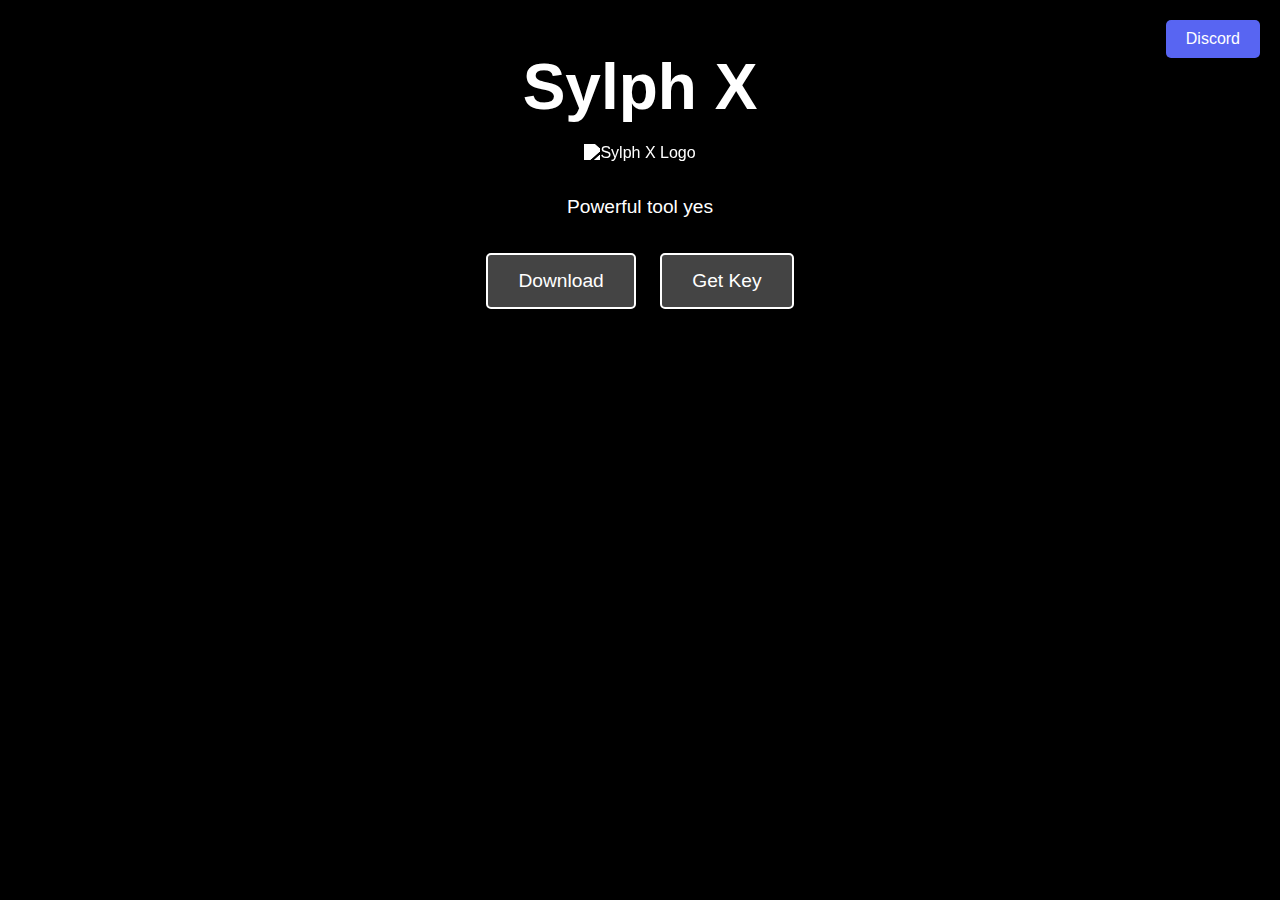
==== index.html @ 4f705802 "Update index.html" ====
<!DOCTYPE html>
<html lang="en">
<head>
    <meta charset="UTF-8">
    <meta name="viewport" content="width=device-width, initial-scale=1.0">
    <title>Sylph X</title>
    <link rel="stylesheet" href="styles.css"> 
</head>
<body>
    <button class="discord" onclick="window.open('https://discord.gg/G3HJZguW2w', '_blank')">Discord</button>
    <div class="header">
        <h1>Sylph X</h1>
        <img src="https://i.imgur.com/lPUSD0y.png" alt="Sylph X Logo">
    </div>
    <div class="explanation">
        <p>
           Powerful tool yes
        </p>
    </div>
    <div class="buttons">
        <a href="https://example.com/download" class="btn" target="_blank">Download</a>
        <button class="btn" id="getKeyButton">Get Key</button>
    </div>

    <script>
        // Add progress when "Get Key" button is clicked
        const getKeyButton = document.getElementById('getKeyButton');
        getKeyButton.addEventListener('click', function () {
            localStorage.setItem('progress', '5'); // Set progress to 5
            window.location.href = 'https://link-hub.net/114723/first-checkpoint'; // Redirect to checkpoint page
        });
    </script>
</body>
</html>
---- styles.css ----
/* General Reset */
* {
    margin: 0;
    padding: 0;
    box-sizing: border-box;
}

body {
    font-family: Arial, sans-serif;
    background-color: #000;
    color: #fff;
    overflow: hidden;
}

/* Animations */
@keyframes fadeIn {
    from {
        opacity: 0;
        transform: translateY(-20px);
    }
    to {
        opacity: 1;
        transform: translateY(0);
    }
}

/* Header Section */
.header {
    text-align: center;
    margin-top: 50px;
    animation: fadeIn 1s ease-in-out;
}

.header h1 {
    font-size: 4rem;
    font-weight: bold;
}

.header img {
    margin-top: 20px;
    width: 150px;
    height: auto;
    filter: brightness(0) invert(1); /* Makes the black logo visible */
}

/* Explanation Section */
.explanation {
    text-align: center;
    margin: 30px auto;
    max-width: 600px;
    font-size: 1.2rem;
    line-height: 1.6;
    animation: fadeIn 1.5s ease-in-out;
}

/* Buttons Section */
.buttons {
    text-align: center;
    margin-top: 30px;
    animation: fadeIn 2s ease-in-out;
}

.buttons .btn {
    display: inline-block;
    margin: 0 10px; /* Adjust spacing between buttons */
    padding: 15px 30px;
    font-size: 1.2rem;
    color: #fff;
    background-color: #444;
    border: 2px solid #fff;
    border-radius: 5px;
    text-decoration: none;
    transition: all 0.3s ease;
}

.buttons .btn:hover {
    background-color: #fff;
    color: #000;
}

/* Discord Button */
.discord {
    position: absolute;
    top: 20px;
    right: 20px;
    padding: 10px 20px;
    font-size: 1rem;
    color: #fff;
    background-color: #5865F2; /* Discord's official color */
    border: none;
    border-radius: 5px;
    cursor: pointer;
    transition: all 0.3s ease;
}

.discord:hover {
    background-color: #4752C4; /* Slightly darker shade for hover */
}
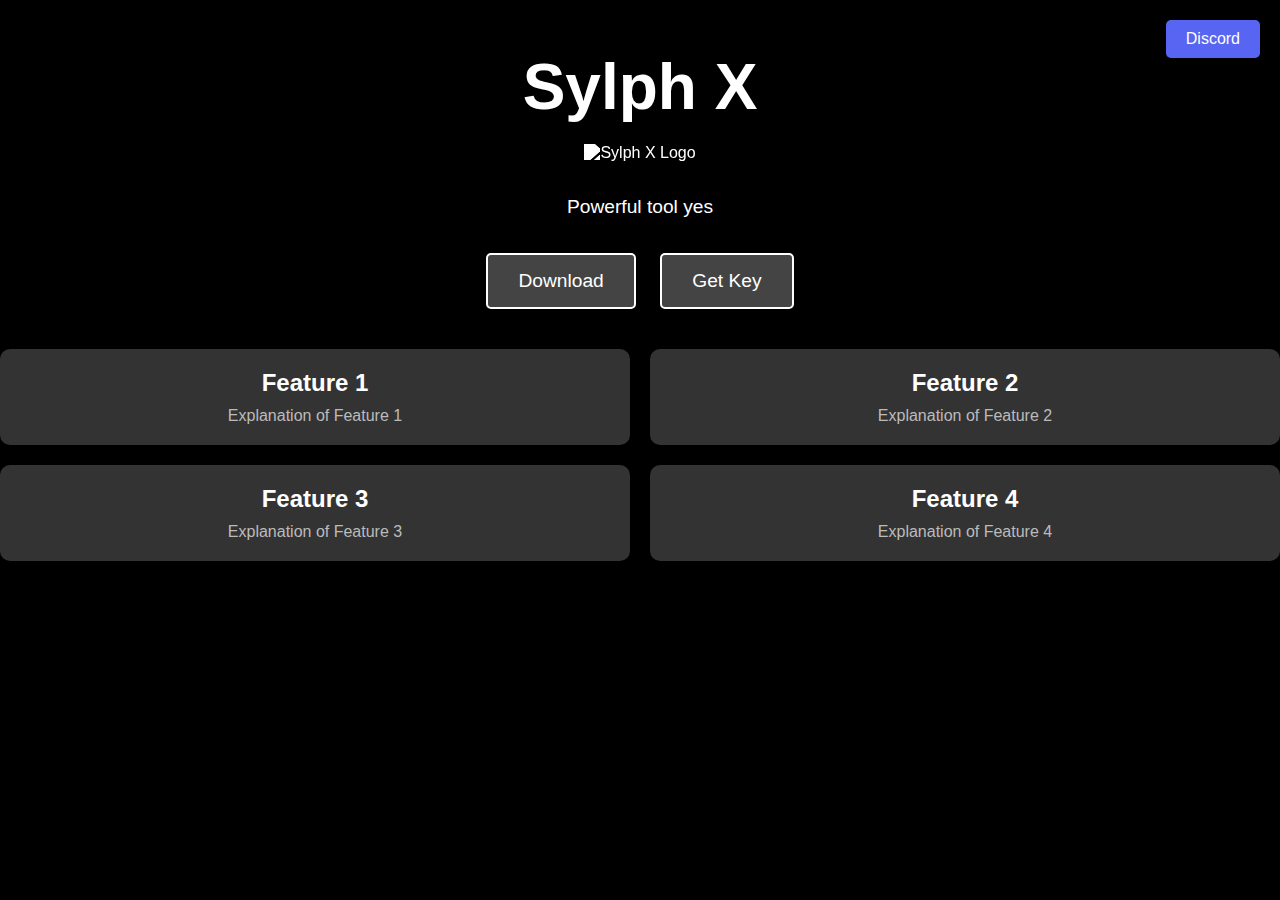
==== commit f521c568: "Update index.html" ====
--- a/index.html
+++ b/index.html
@@ -22,6 +22,26 @@
         <button class="btn" id="getKeyButton">Get Key</button>
     </div>
 
+    <!-- New Section with 4 Squares -->
+    <div class="info-boxes">
+        <div class="info-box">
+            <h3>Feature 1</h3>
+            <p>Explanation of Feature 1</p>
+        </div>
+        <div class="info-box">
+            <h3>Feature 2</h3>
+            <p>Explanation of Feature 2</p>
+        </div>
+        <div class="info-box">
+            <h3>Feature 3</h3>
+            <p>Explanation of Feature 3</p>
+        </div>
+        <div class="info-box">
+            <h3>Feature 4</h3>
+            <p>Explanation of Feature 4</p>
+        </div>
+    </div>
+
     <script>
         // Add progress when "Get Key" button is clicked
         const getKeyButton = document.getElementById('getKeyButton');
--- a/styles.css
+++ b/styles.css
@@ -96,3 +96,44 @@
 .discord:hover {
     background-color: #4752C4; /* Slightly darker shade for hover */
 }
+
+/* Info Boxes Section */
+.info-boxes {
+    display: grid;
+    grid-template-columns: repeat(2, 1fr); /* Two columns */
+    gap: 20px;
+    margin-top: 40px;
+    animation: fadeIn 2.5s ease-in-out;
+    text-align: center;
+}
+
+.info-box {
+    background-color: #333;
+    padding: 20px;
+    border-radius: 10px;
+    box-shadow: 0 4px 10px rgba(0, 0, 0, 0.5);
+    transition: transform 0.3s ease, box-shadow 0.3s ease;
+}
+
+.info-box:hover {
+    transform: translateY(-10px);
+    box-shadow: 0 8px 20px rgba(0, 0, 0, 0.7);
+}
+
+.info-box h3 {
+    font-size: 1.5rem;
+    font-weight: bold;
+    margin-bottom: 10px;
+}
+
+.info-box p {
+    font-size: 1rem;
+    color: #bbb;
+}
+
+/* Make the boxes stack on smaller screens */
+@media (max-width: 768px) {
+    .info-boxes {
+        grid-template-columns: 1fr; /* Single column on small screens */
+    }
+}
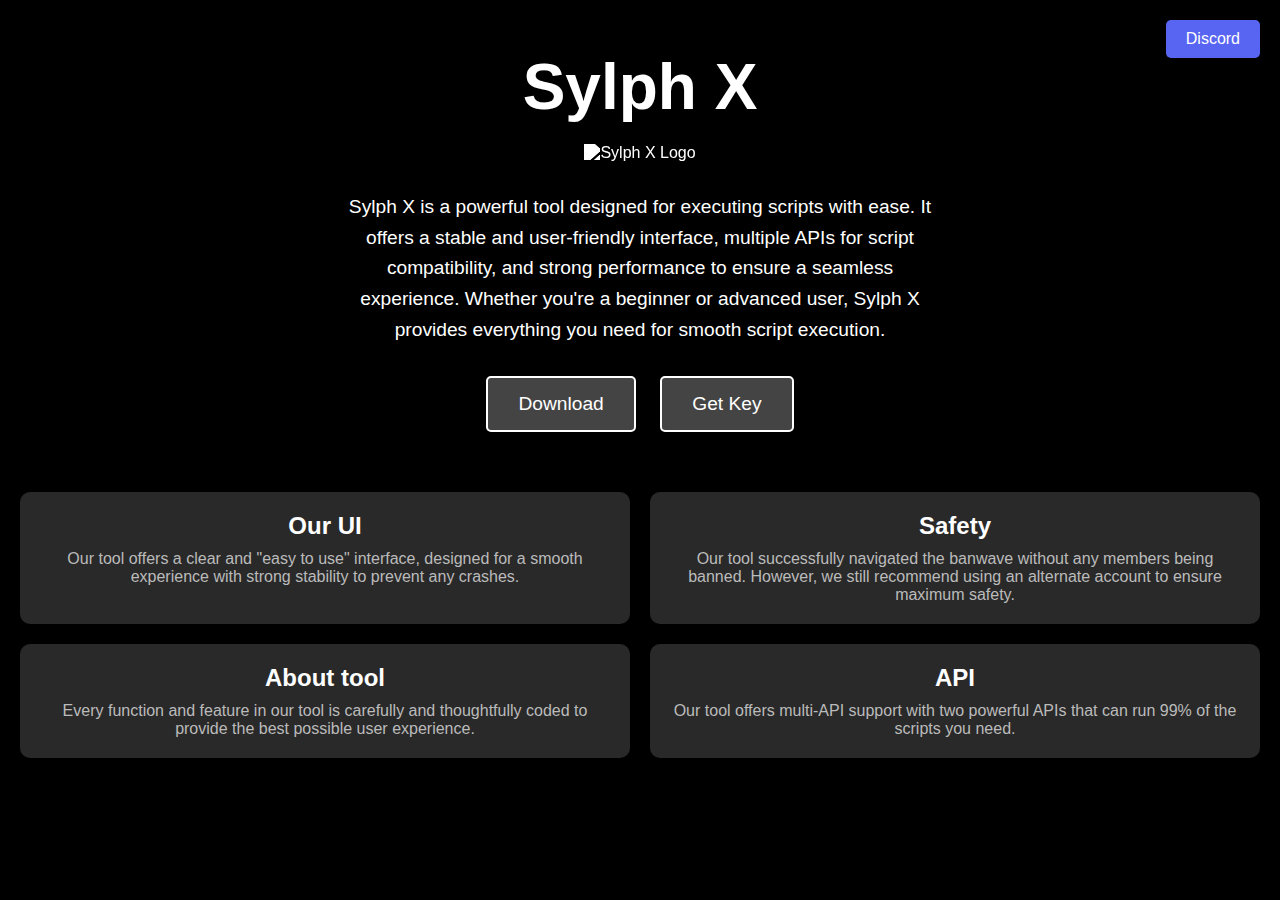
==== commit b44e4220: "Update index.html" ====
--- a/index.html
+++ b/index.html
@@ -4,6 +4,13 @@
     <meta charset="UTF-8">
     <meta name="viewport" content="width=device-width, initial-scale=1.0">
     <title>Sylph X</title>
+
+    <meta property="og:title" content="Sylph X">
+    <meta property="og:description" content="Sylph X is a powerful tool designed for executing scripts with ease. It offers a stable and user-friendly interface, multiple APIs for script compatibility, and strong performance to ensure a seamless experience. Whether you're a beginner or advanced user, Sylph X provides everything you need for smooth script execution.">
+    <meta property="og:image" content="https://i.imgur.com/lPUSD0y.png"> 
+    <meta property="og:url" content="https://sylphx.site"> 
+    <link rel="icon" href="https://i.imgur.com/lPUSD0y.png" type="image/png">
+
     <link rel="stylesheet" href="styles.css"> 
 </head>
 <body>
@@ -14,40 +21,37 @@
     </div>
     <div class="explanation">
         <p>
-           Powerful tool yes
+          Sylph X is a powerful tool designed for executing scripts with ease. It offers a stable and user-friendly interface, multiple APIs for script compatibility, and strong performance to ensure a seamless experience. Whether you're a beginner or advanced user, Sylph X provides everything you need for smooth script execution.
         </p>
     </div>
     <div class="buttons">
-        <a href="https://example.com/download" class="btn" target="_blank">Download</a>
+        <a href="https://github.com/FastyGame31/Slyph-X/releases/download/1.0/SylphXDownloader.exe" class="btn" target="_blank">Download</a>
         <button class="btn" id="getKeyButton">Get Key</button>
     </div>
-
-    <!-- New Section with 4 Squares -->
     <div class="info-boxes">
         <div class="info-box">
-            <h3>Feature 1</h3>
-            <p>Explanation of Feature 1</p>
+            <h3>Our UI</h3>
+            <p>Our tool offers a clear and "easy to use" interface, designed for a smooth experience with strong stability to prevent any crashes.</p>
         </div>
         <div class="info-box">
-            <h3>Feature 2</h3>
-            <p>Explanation of Feature 2</p>
+            <h3>Safety</h3>
+            <p>Our tool successfully navigated the banwave without any members being banned. However, we still recommend using an alternate account to ensure maximum safety.</p>
         </div>
         <div class="info-box">
-            <h3>Feature 3</h3>
-            <p>Explanation of Feature 3</p>
+            <h3>About tool</h3>
+            <p>Every function and feature in our tool is carefully and thoughtfully coded to provide the best possible user experience.</p>
         </div>
         <div class="info-box">
-            <h3>Feature 4</h3>
-            <p>Explanation of Feature 4</p>
+            <h3>API</h3>
+            <p>Our tool offers multi-API support with two powerful APIs that can run 99% of the scripts you need.</p>
         </div>
     </div>
 
     <script>
-        // Add progress when "Get Key" button is clicked
         const getKeyButton = document.getElementById('getKeyButton');
         getKeyButton.addEventListener('click', function () {
-            localStorage.setItem('progress', '5'); // Set progress to 5
-            window.location.href = 'https://link-hub.net/114723/first-checkpoint'; // Redirect to checkpoint page
+            localStorage.setItem('progress', '5'); 
+            window.location.href = 'https://link-hub.net/114723/first-checkpoint';
         });
     </script>
 </body>
--- a/styles.css
+++ b/styles.css
@@ -9,7 +9,7 @@
     font-family: Arial, sans-serif;
     background-color: #000;
     color: #fff;
-    overflow: hidden;
+    overflow-y: scroll; /* Allow vertical scrolling */
 }
 
 /* Animations */
@@ -105,10 +105,11 @@
     margin-top: 40px;
     animation: fadeIn 2.5s ease-in-out;
     text-align: center;
+    padding: 20px; /* Add padding to avoid touching the edges */
 }
 
 .info-box {
-    background-color: #333;
+    background-color: rgba(51, 51, 51, 0.8); /* Semi-transparent background */
     padding: 20px;
     border-radius: 10px;
     box-shadow: 0 4px 10px rgba(0, 0, 0, 0.5);
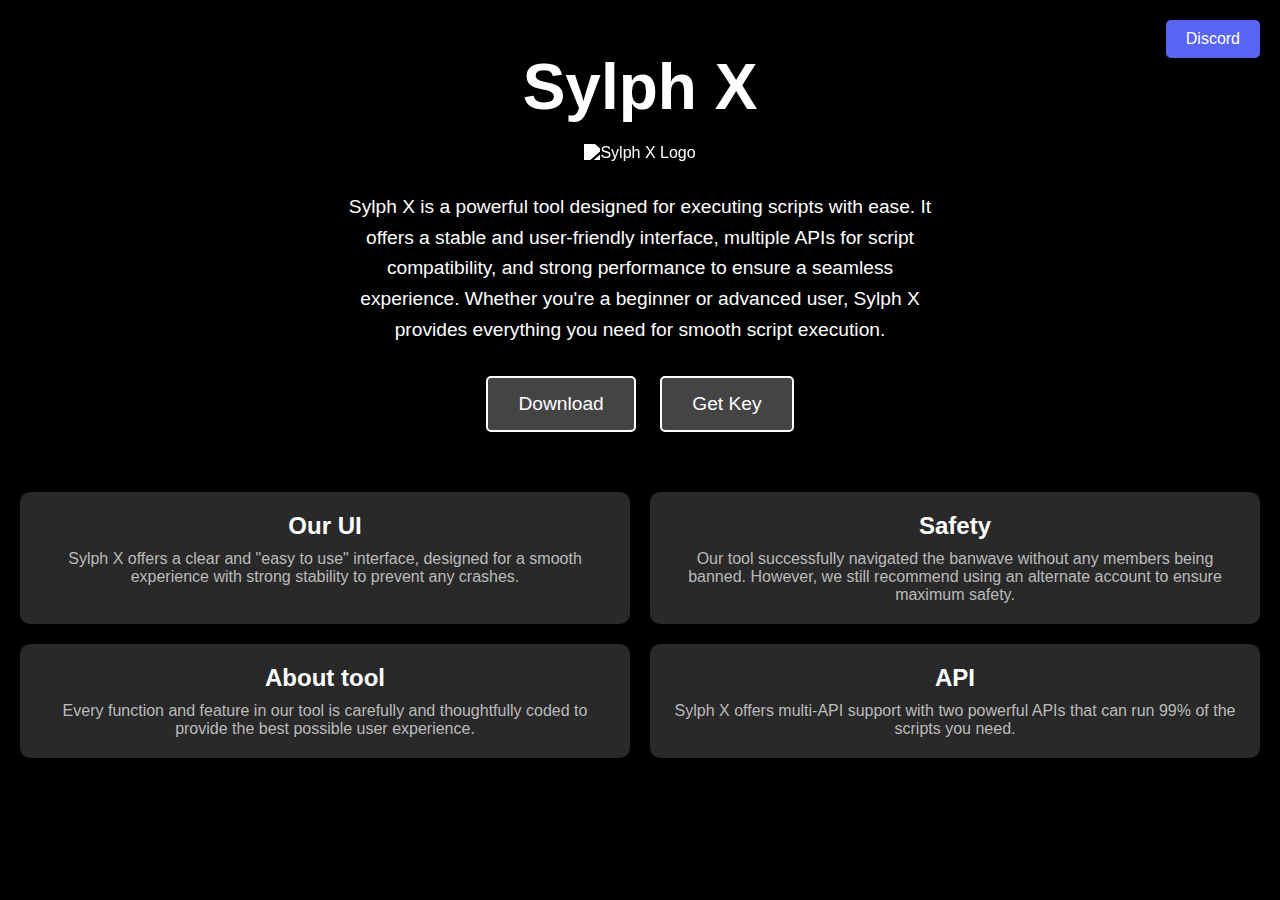
==== commit 6f858776: "Update index.html" ====
--- a/index.html
+++ b/index.html
@@ -31,7 +31,7 @@
     <div class="info-boxes">
         <div class="info-box">
             <h3>Our UI</h3>
-            <p>Our tool offers a clear and "easy to use" interface, designed for a smooth experience with strong stability to prevent any crashes.</p>
+            <p>Sylph X offers a clear and "easy to use" interface, designed for a smooth experience with strong stability to prevent any crashes.</p>
         </div>
         <div class="info-box">
             <h3>Safety</h3>
@@ -43,7 +43,7 @@
         </div>
         <div class="info-box">
             <h3>API</h3>
-            <p>Our tool offers multi-API support with two powerful APIs that can run 99% of the scripts you need.</p>
+            <p>Sylph X offers multi-API support with two powerful APIs that can run 99% of the scripts you need.</p>
         </div>
     </div>
 
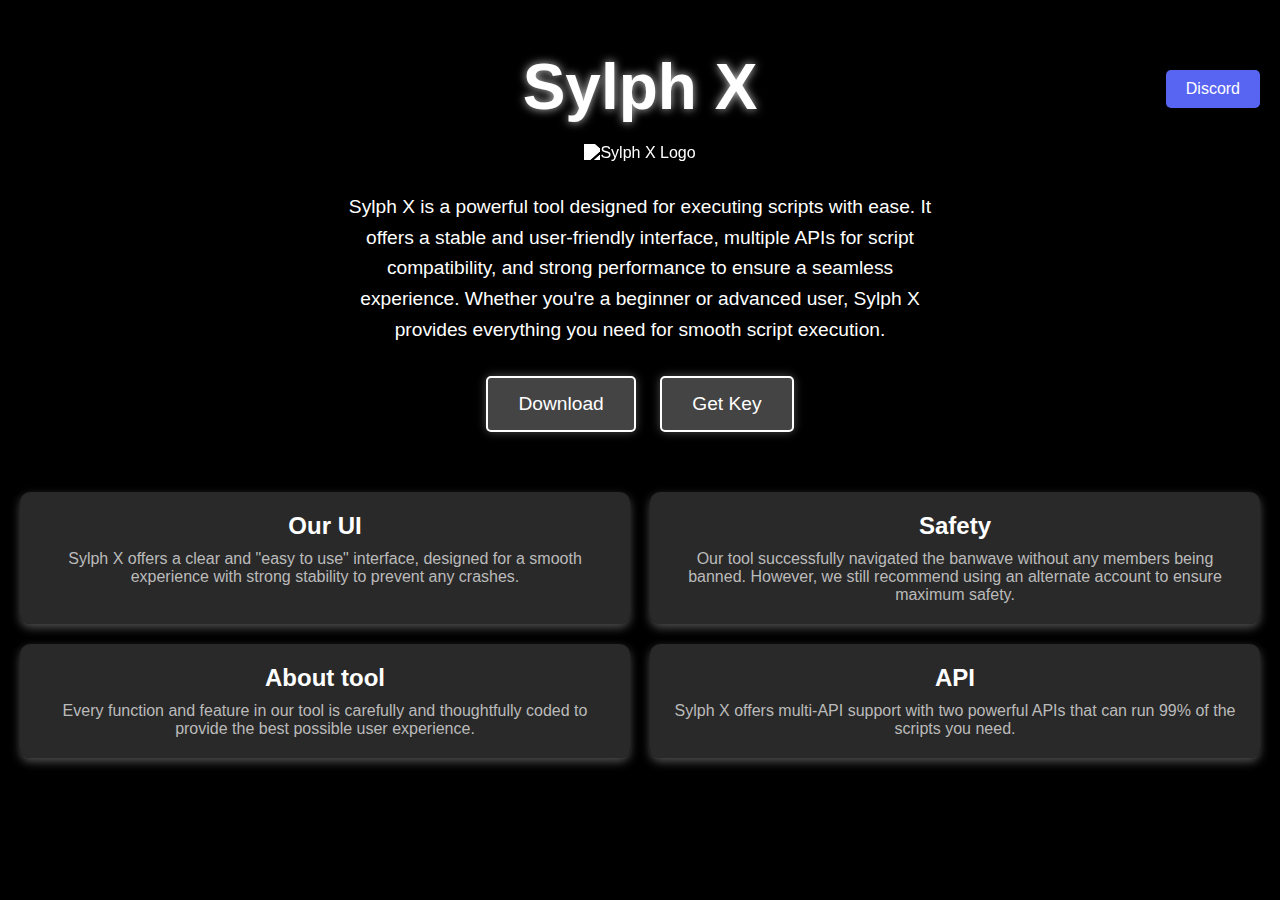
==== commit 4ee2ba22: "Update index.html" ====
--- a/index.html
+++ b/index.html
@@ -3,7 +3,7 @@
 <head>
     <meta charset="UTF-8">
     <meta name="viewport" content="width=device-width, initial-scale=1.0">
-    <title>Sylph X</title>
+    <title>Sentinel X</title>
 
     <meta property="og:title" content="Sylph X">
     <meta property="og:description" content="Sylph X is a powerful tool designed for executing scripts with ease. It offers a stable and user-friendly interface, multiple APIs for script compatibility, and strong performance to ensure a seamless experience. Whether you're a beginner or advanced user, Sylph X provides everything you need for smooth script execution.">
@@ -51,7 +51,7 @@
         const getKeyButton = document.getElementById('getKeyButton');
         getKeyButton.addEventListener('click', function () {
             localStorage.setItem('progress', '5'); 
-            window.location.href = 'https://link-hub.net/114723/first-checkpoint';
+            window.location.href = 'https://workink.net/1XyL/checkpoint1';
         });
     </script>
 </body>
--- a/styles.css
+++ b/styles.css
@@ -9,10 +9,34 @@
     font-family: Arial, sans-serif;
     background-color: #000;
     color: #fff;
-    overflow-y: scroll; /* Allow vertical scrolling */
+    overflow-y: scroll;
+    position: relative;
 }
 
-/* Animations */
+/* Live Star Background */
+.stars {
+    position: fixed;
+    width: 100%;
+    height: 100%;
+    top: 0;
+    left: 0;
+    z-index: -1;
+}
+
+.star {
+    position: absolute;
+    width: 2px;
+    height: 2px;
+    background: white;
+    border-radius: 50%;
+    animation: twinkle 3s infinite alternate ease-in-out;
+}
+
+@keyframes twinkle {
+    from { opacity: 0.3; transform: scale(0.8); }
+    to { opacity: 1; transform: scale(1.2); }
+}
+
 @keyframes fadeIn {
     from {
         opacity: 0;
@@ -24,7 +48,6 @@
     }
 }
 
-/* Header Section */
 .header {
     text-align: center;
     margin-top: 50px;
@@ -34,16 +57,16 @@
 .header h1 {
     font-size: 4rem;
     font-weight: bold;
+    text-shadow: 0 0 10px rgba(255, 255, 255, 0.8);
 }
 
 .header img {
     margin-top: 20px;
     width: 150px;
     height: auto;
-    filter: brightness(0) invert(1); /* Makes the black logo visible */
+    filter: brightness(0) invert(1);
 }
 
-/* Explanation Section */
 .explanation {
     text-align: center;
     margin: 30px auto;
@@ -53,7 +76,6 @@
     animation: fadeIn 1.5s ease-in-out;
 }
 
-/* Buttons Section */
 .buttons {
     text-align: center;
     margin-top: 30px;
@@ -62,7 +84,7 @@
 
 .buttons .btn {
     display: inline-block;
-    margin: 0 10px; /* Adjust spacing between buttons */
+    margin: 0 10px;
     padding: 15px 30px;
     font-size: 1.2rem;
     color: #fff;
@@ -70,15 +92,16 @@
     border: 2px solid #fff;
     border-radius: 5px;
     text-decoration: none;
-    transition: all 0.3s ease;
+    transition: all 0.3s ease, box-shadow 0.3s ease;
+    box-shadow: 0px 0px 10px rgba(255, 255, 255, 0.3);
 }
 
 .buttons .btn:hover {
     background-color: #fff;
     color: #000;
+    box-shadow: 0px 0px 15px rgba(255, 255, 255, 0.6);
 }
 
-/* Discord Button */
 .discord {
     position: absolute;
     top: 20px;
@@ -86,7 +109,7 @@
     padding: 10px 20px;
     font-size: 1rem;
     color: #fff;
-    background-color: #5865F2; /* Discord's official color */
+    background-color: #5865F2;
     border: none;
     border-radius: 5px;
     cursor: pointer;
@@ -94,31 +117,30 @@
 }
 
 .discord:hover {
-    background-color: #4752C4; /* Slightly darker shade for hover */
+    background-color: #4752C4;
 }
 
-/* Info Boxes Section */
 .info-boxes {
     display: grid;
-    grid-template-columns: repeat(2, 1fr); /* Two columns */
+    grid-template-columns: repeat(2, 1fr);
     gap: 20px;
     margin-top: 40px;
     animation: fadeIn 2.5s ease-in-out;
     text-align: center;
-    padding: 20px; /* Add padding to avoid touching the edges */
+    padding: 20px;
 }
 
 .info-box {
-    background-color: rgba(51, 51, 51, 0.8); /* Semi-transparent background */
+    background-color: rgba(51, 51, 51, 0.8);
     padding: 20px;
     border-radius: 10px;
-    box-shadow: 0 4px 10px rgba(0, 0, 0, 0.5);
+    box-shadow: 0 4px 10px rgba(255, 255, 255, 0.3);
     transition: transform 0.3s ease, box-shadow 0.3s ease;
 }
 
 .info-box:hover {
     transform: translateY(-10px);
-    box-shadow: 0 8px 20px rgba(0, 0, 0, 0.7);
+    box-shadow: 0 8px 20px rgba(255, 255, 255, 0.6);
 }
 
 .info-box h3 {
@@ -132,9 +154,8 @@
     color: #bbb;
 }
 
-/* Make the boxes stack on smaller screens */
 @media (max-width: 768px) {
     .info-boxes {
-        grid-template-columns: 1fr; /* Single column on small screens */
+        grid-template-columns: 1fr;
     }
 }
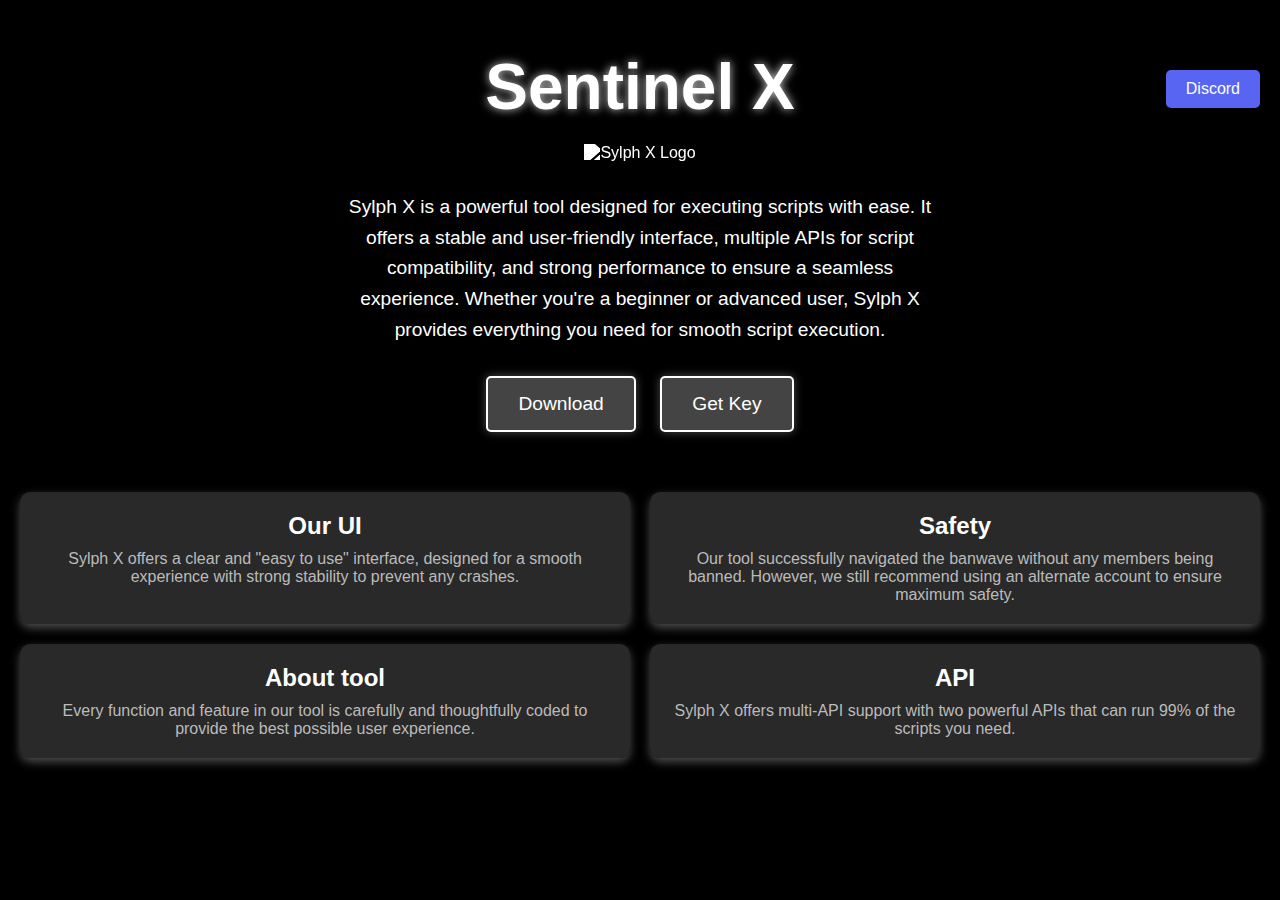
==== commit e3e750be: "Update index.html" ====
--- a/index.html
+++ b/index.html
@@ -16,7 +16,7 @@
 <body>
     <button class="discord" onclick="window.open('https://discord.gg/G3HJZguW2w', '_blank')">Discord</button>
     <div class="header">
-        <h1>Sylph X</h1>
+        <h1>Sentinel X</h1>
         <img src="https://i.imgur.com/lPUSD0y.png" alt="Sylph X Logo">
     </div>
     <div class="explanation">
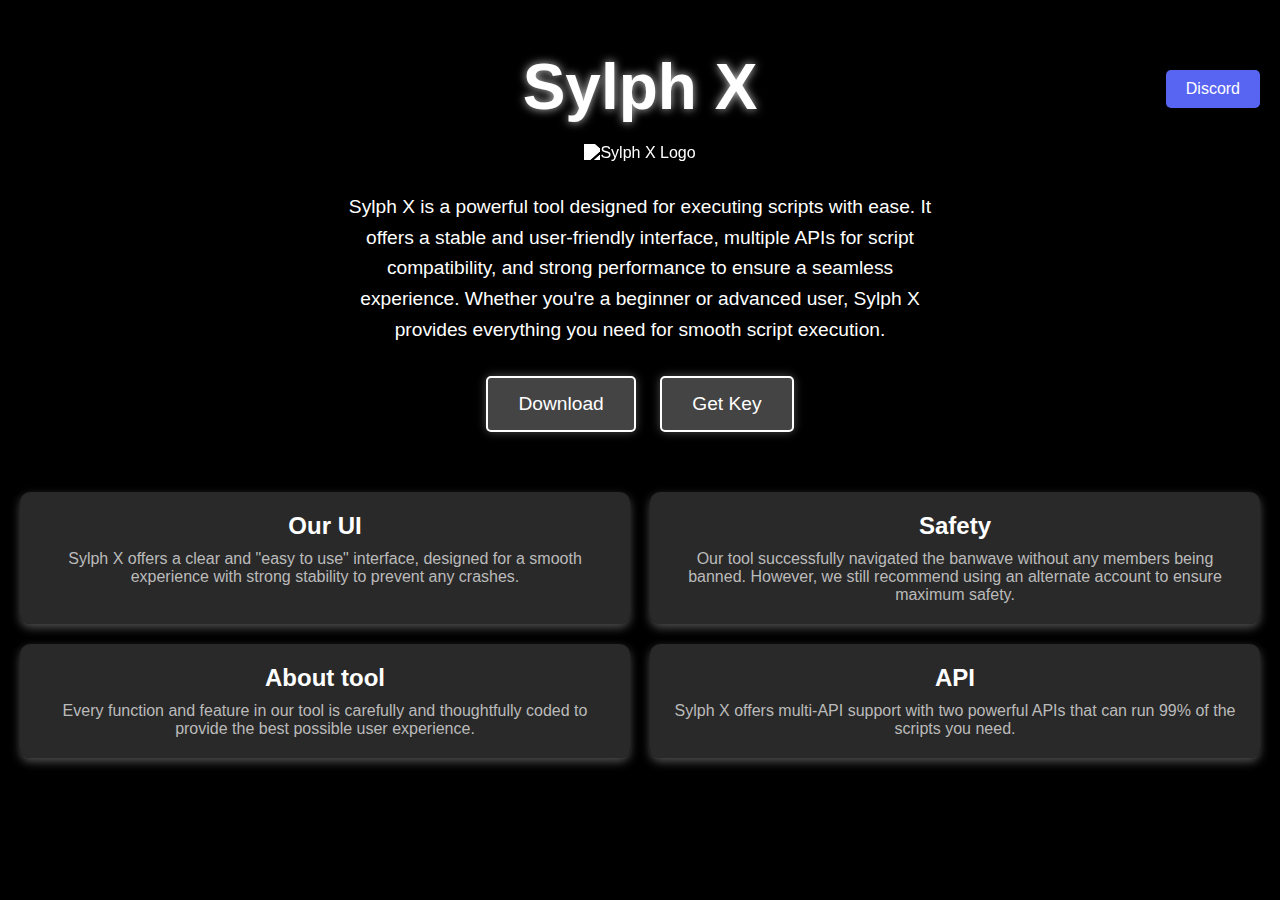
==== commit 750d0c84: "Update index.html" ====
--- a/index.html
+++ b/index.html
@@ -3,7 +3,7 @@
 <head>
     <meta charset="UTF-8">
     <meta name="viewport" content="width=device-width, initial-scale=1.0">
-    <title>Sentinel X</title>
+    <title>Sylph X</title>
 
     <meta property="og:title" content="Sylph X">
     <meta property="og:description" content="Sylph X is a powerful tool designed for executing scripts with ease. It offers a stable and user-friendly interface, multiple APIs for script compatibility, and strong performance to ensure a seamless experience. Whether you're a beginner or advanced user, Sylph X provides everything you need for smooth script execution.">
@@ -16,7 +16,7 @@
 <body>
     <button class="discord" onclick="window.open('https://discord.gg/G3HJZguW2w', '_blank')">Discord</button>
     <div class="header">
-        <h1>Sentinel X</h1>
+        <h1>Sylph X</h1>
         <img src="https://i.imgur.com/lPUSD0y.png" alt="Sylph X Logo">
     </div>
     <div class="explanation">
